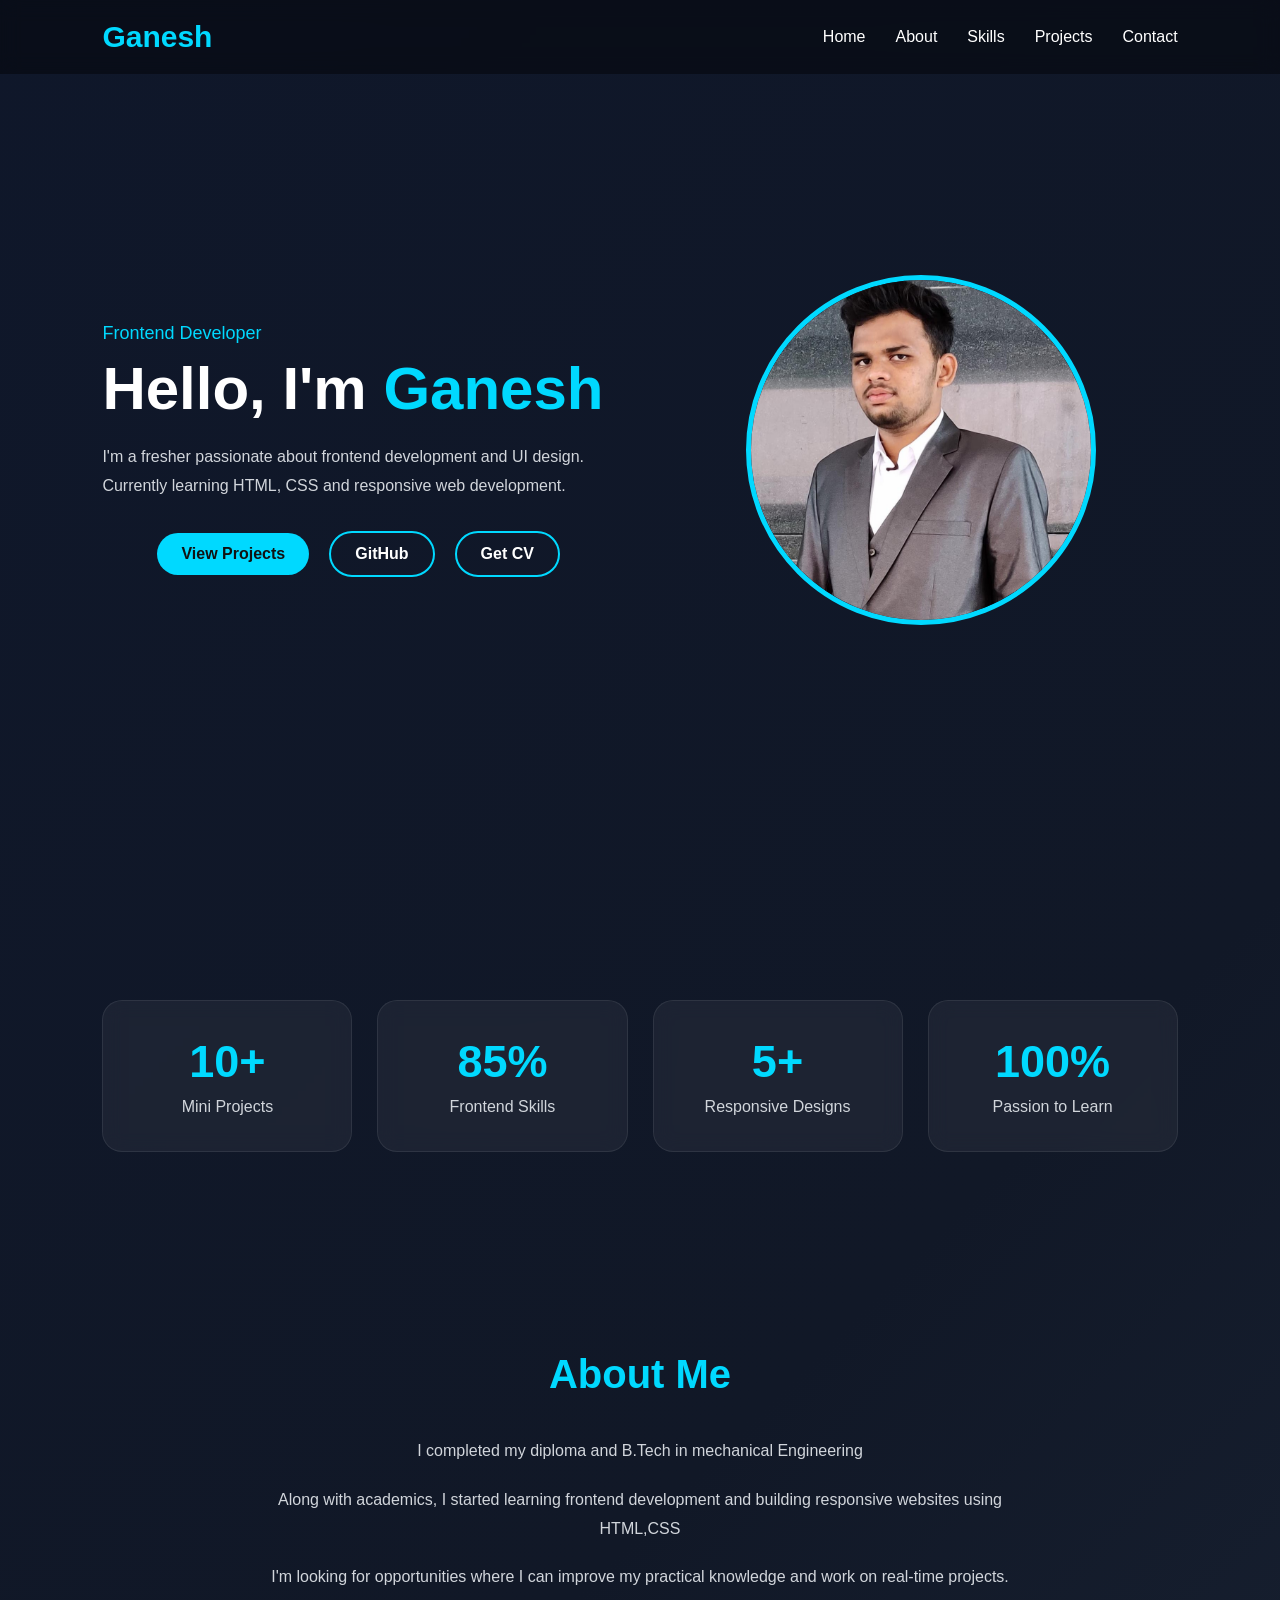
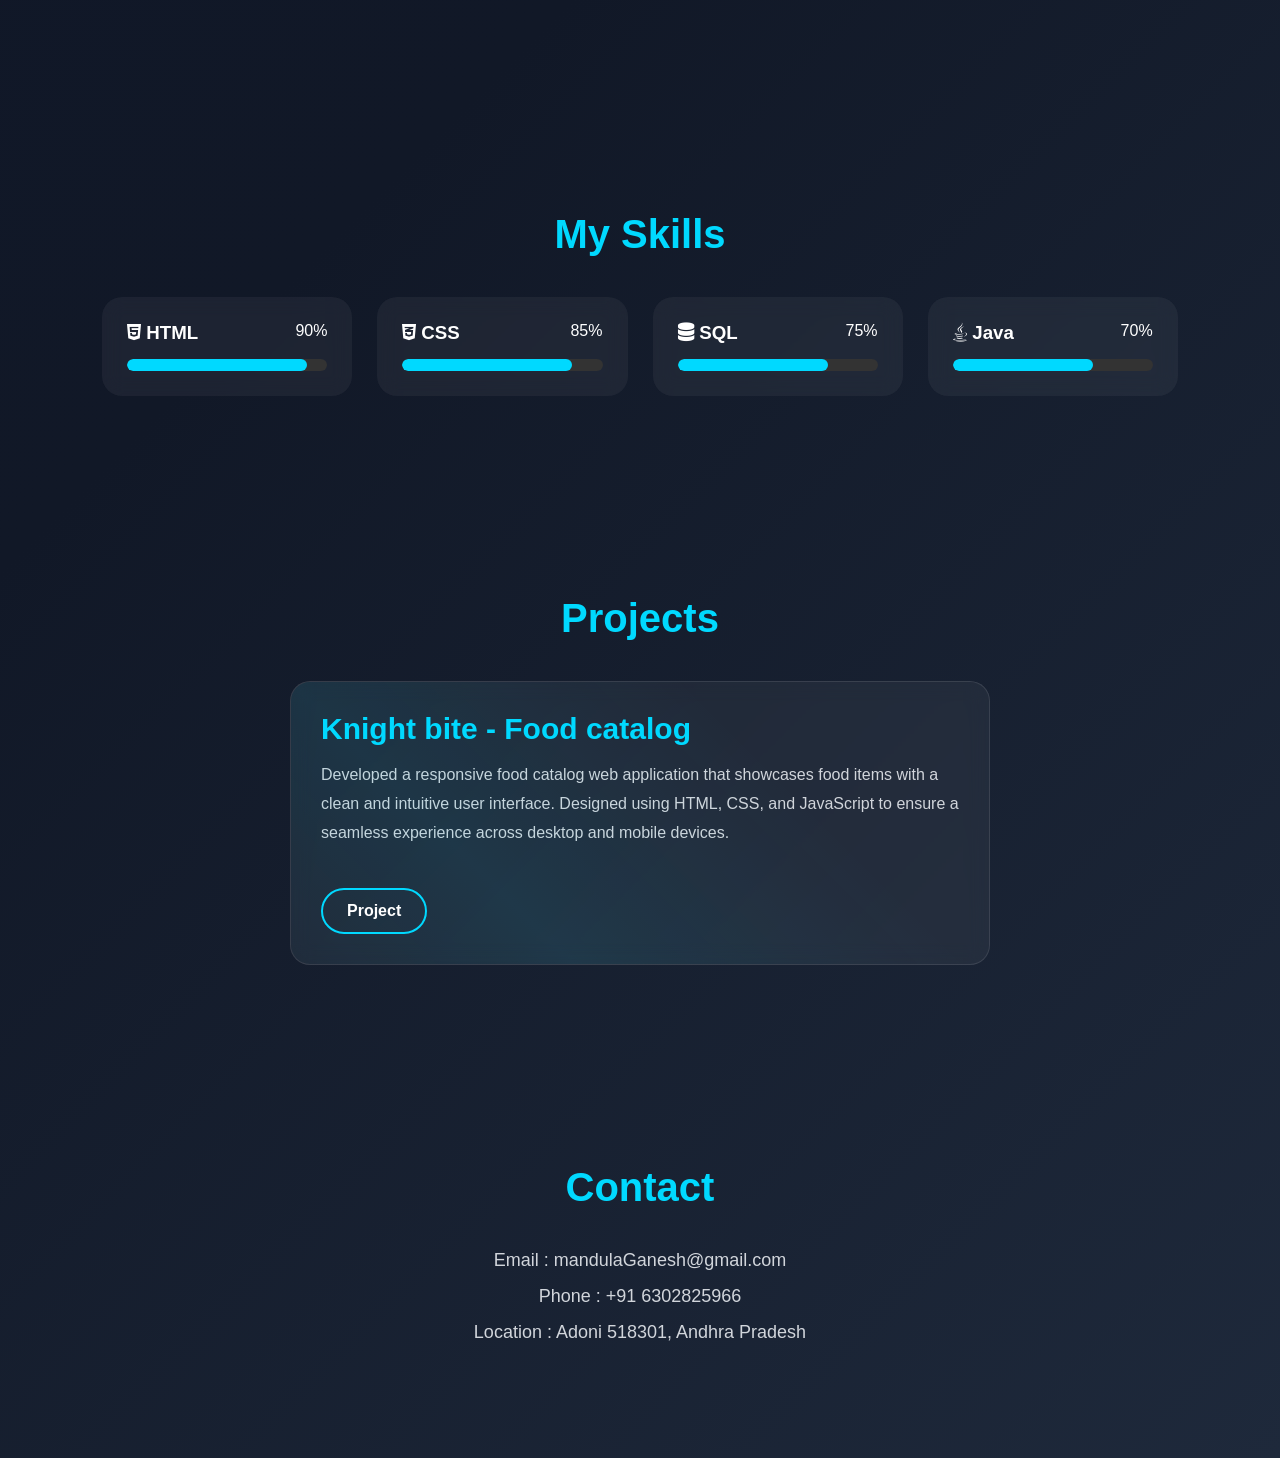
==== index.html @ ebcc75e9 "Rename ganeshPortfolio.html to index.html" ====
<!DOCTYPE html>
<!-- saved from url=(0043)https://Ganesh30k.github.io/Ganesh-portfolio/ -->
<html lang="en"><head><meta http-equiv="Content-Type" content="text/html; charset=UTF-8">
  
  <meta name="viewport" content="width=device-width, initial-scale=1.0">

  <title>Ganesh Portfolio</title>

  <!-- <link rel="stylesheet" href=""> -->

  <link href="ganesh.css" rel="stylesheet">
  <link rel="stylesheet"
href="https://cdnjs.cloudflare.com/ajax/libs/font-awesome/6.7.2/css/all.min.css">
</head>

<body>

  <!-- NAVBAR -->

  <nav>

    <h2 class="logo">Ganesh</h2>

    <ul class="nav-links">

      <li><a href="#home">Home</a></li>

      <li><a href="#about">About</a></li>

      <li><a href="#skills">Skills</a></li>

      <li><a href="#projects">Projects</a></li>

      <li><a href="#contact">Contact</a></li>

    </ul>

  </nav>


  <!-- HOME -->

  <section id="home">

    <div class="home-text">

      <p class="small-text">Frontend Developer</p>

      <h1>Hello, I'm <span>Ganesh</span></h1>

      <p class="intro">
        I'm a fresher passionate about frontend development and UI design.
        Currently learning HTML, CSS and responsive web development.
      </p>

      <div class="buttons">

        <a href="#projects" class="btn">
          View Projects
        </a>

        <a href="https://github.com/MandulaGanesh" target="_blank" class="btn btn-light">GitHub</a>
         <a href="ganesh.pdf" download class="btn btn-light">
    Get CV
</a>

      </div>

    </div>


    <!-- IMAGE -->

    <div class="home-image">

      <img src="ganesh.jpeg" alt="Ganesh">

    </div>

  </section>


  <!-- STATS -->

  <section id="stats">

    <div class="stats-container">

      <div class="stat-box">
        <h2>10+</h2>
        <p>Mini Projects</p>
      </div>

      <div class="stat-box">
        <h2>85%</h2>
        <p>Frontend Skills</p>
      </div>

      <div class="stat-box">
        <h2>5+</h2>
        <p>Responsive Designs</p>
      </div>

      <div class="stat-box">
        <h2>100%</h2>
        <p>Passion to Learn</p>
      </div>

    </div>

  </section>


  <!-- ABOUT -->

  <section id="about">

    <h2 class="section-title">About Me</h2>

    <p>
      I completed my diploma and B.Tech in mechanical Engineering
      
    </p>

    <p>
      Along with academics, I started learning frontend development
      and building responsive websites using HTML,CSS 
    </p>

    <p>
      I'm looking for opportunities where I can improve my practical
      knowledge and work on real-time projects.
    </p>

  </section>


  <!-- SKILLS -->

  <section id="skills">

    <h2 class="section-title">My Skills</h2>

    <div class="skills-wrapper">

      <div class="skill-card">

        <div class="skill-top">
           <h3><i class="fa-brands fa-html5"></i> HTML</h3>
          <span>90%</span>
        </div>

        <div class="progress">
          <div class="progress-bar html"></div>
        </div>

      </div>


      <div class="skill-card">

        <div class="skill-top">
<h3><i class="fa-brands fa-css3-alt"></i> CSS</h3>
          <span>85%</span>
        </div>

        <div class="progress">
          <div class="progress-bar css"></div>
        </div>

      </div>


      <div class="skill-card">

        <div class="skill-top">
<h3><i class="fa-solid fa-database"></i> SQL</h3>
          <span>75%</span>
        </div>

        <div class="progress">
          <div class="progress-bar sql"></div>
        </div>

      </div>


      <div class="skill-card">

        <div class="skill-top">
<h3><i class="fa-brands fa-java"></i> Java</h3>          <span>70%</span>
        </div>

        <div class="progress">
          <div class="progress-bar java"></div>
        </div>

      </div>

    </div>

  </section>


  <!-- PROJECTS -->

  <section id="projects">

    <h2 class="section-title">Projects</h2>

    <div class="projects-container">

      <div class="project-box">

        <h3>Knight bite - Food catalog</h3>

        <p>
Developed a responsive food catalog web application that showcases food items with a clean and intuitive user interface. Designed using HTML, CSS, and JavaScript to ensure a seamless experience across desktop and mobile devices.        </p>

        <div class="tags">
        </div>

        <div class="project-buttons">

          <a href="https://mandulaganesh.github.io/knightbite/index.html" target="_blank" class="btn btn-light">
            Project
          </a>

        </div>

      </div>

    </div>

  </section>


  <!-- CONTACT -->

  <section id="contact">

    <h2 class="section-title">Contact</h2>

    <div class="contact-info">

      <p></p>
      <p>
  Email : mandulaGanesh@gmail.com <a href="mailto:yourname@gmail.com" style="color:inherit; text-decoration:none;">
    </a>
</p>

      <p></p>
<p>
    Phone : +91 6302825966<a href="tel:+919876543210" style="color:inherit; text-decoration:none;">
            </a>
</p>
      <p>Location : Adoni 518301, Andhra Pradesh</p>

    </div>

  </section>


</body></html>
---- ganesh.css ----
*{
    margin:0;
    padding:0;
    box-sizing:border-box;
    scroll-behavior:smooth;
}

body{
    font-family:'Poppins',sans-serif;
    background:linear-gradient(135deg,#0f172a,#111827,#1e293b);
    color:white;
    overflow-x:hidden;
}


/* NAVBAR */

nav{
    width:100%;
    padding:20px 8%;
    display:flex;
    justify-content:space-between;
    align-items:center;
    position:fixed;
    top:0;
    left:0;
    background:rgba(0,0,0,0.4);
    backdrop-filter:blur(10px);
    z-index:1000;
}

.logo{
    font-size:30px;
    font-weight:700;
    color:#00d9ff;
}

.nav-links{
    display:flex;
    gap:30px;
    list-style:none;
}

.nav-links a{
    text-decoration:none;
    color:white;
    font-weight:500;
    transition:0.3s;
}

.nav-links a:hover{
    color:#00d9ff;
}


/* HOME */

#home{
    min-height:100vh;
    display:flex;
    justify-content:space-between;
    align-items:center;
    padding:120px 8%;
    gap:50px;
}

.home-text{
    flex:1;
    animation:fadeUp 1s ease;
}

.small-text{
    color:#00d9ff;
    font-size:18px;
    margin-bottom:10px;
}

.home-text h1{
    font-size:60px;
    margin-bottom:20px;
}

.home-text h1 span{
    color:#00d9ff;
}

.intro{
    line-height:1.8;
    color:#d1d5db;
    margin-bottom:30px;
    max-width:600px;
}

.buttons{
    display:flex;
    gap:20px;
}

.btn{
    padding:12px 24px;
    background:#00d9ff;
    color:#111;
    border-radius:30px;
    text-decoration:none;
    font-weight:600;
    transition:0.3s;
    position:relative;
    overflow:hidden;
}

.btn:hover{
    transform:translateY(-4px);
}

.btn::before{
    content:'';
    position:absolute;
    width:0;
    height:100%;
    left:0;
    top:0;
    background:white;
    opacity:0.2;
    transition:0.4s;
}

.btn:hover::before{
    width:100%;
}

.btn-light{
    background:transparent;
    border:2px solid #00d9ff;
    color:white;
}


/* IMAGE */

.home-image{
    flex:1;
    display:flex;
    justify-content:center;
}

.home-image img{
    width:350px;
    height:350px;
    object-fit:cover;
    border-radius:50%;
    border:5px solid #00d9ff;
    animation:
    floatImage 4s ease-in-out infinite,
    glow 3s infinite;
}


/* SECTION */

section{
    padding:100px 8%;
    animation:fadeUp 1s ease;
}

.section-title{
    text-align:center;
    font-size:40px;
    margin-bottom:40px;
    color:#00d9ff;
}


/* STATS */

.stats-container{
    display:grid;
    grid-template-columns:repeat(auto-fit,minmax(220px,1fr));
    gap:25px;
}

.stat-box{
    background:rgba(255,255,255,0.05);
    padding:35px;
    border-radius:20px;
    text-align:center;
    backdrop-filter:blur(10px);
    transition:0.4s;
    border:1px solid rgba(255,255,255,0.08);
}

.stat-box:hover{
    transform:translateY(-10px);
    box-shadow:0 0 30px rgba(0,217,255,0.2);
}

.stat-box h2{
    font-size:45px;
    color:#00d9ff;
    margin-bottom:10px;
}

.stat-box p{
    color:#d1d5db;
}


/* ABOUT */

#about p{
    text-align:center;
    max-width:800px;
    margin:20px auto;
    line-height:1.8;
    color:#d1d5db;
}


/* SKILLS */

.skills-wrapper{
    display:grid;
    grid-template-columns:repeat(auto-fit,minmax(250px,1fr));
    gap:25px;
}

.skill-card{
    background:rgba(255,255,255,0.05);
    padding:25px;
    border-radius:20px;
    backdrop-filter:blur(10px);
    transition:0.4s;
}

.skill-card:hover{
    transform:translateY(-8px);
    box-shadow:0 0 25px rgba(0,217,255,0.15);
}

.skill-top{
    display:flex;
    justify-content:space-between;
    margin-bottom:15px;
}

.progress{
    width:100%;
    height:12px;
    background:#333;
    border-radius:20px;
    overflow:hidden;
}

.progress-bar{
    height:100%;
    border-radius:20px;
    animation:fillBars 2s ease;
}

.html{
    width:90%;
    background:#00d9ff;
}

.css{
    width:85%;
    background:#00d9ff;
}

.sql{
    width:75%;
    background:#00d9ff;
}

.java{
    width:70%;
    background:#00d9ff;
}


/* PROJECTS */

.projects-container{
    display:flex;
    justify-content:center;
    align-items:center;
}

.project-box{
    width:80%;
    max-width:700px;
    background:rgba(255,255,255,0.05);
    padding:30px;
    border-radius:20px;
    backdrop-filter:blur(10px);
    border:1px solid rgba(255,255,255,0.1);
    transition:0.3s;
    position:relative;
    overflow:hidden;
}

.project-box:hover{
    transform:translateY(-8px);
}

.project-box::before{
    content:'';
    position:absolute;
    width:200%;
    height:200%;
    background:linear-gradient(
        transparent,
        rgba(0,217,255,0.08),
        transparent
    );
    transform:rotate(45deg);
    top:-100%;
    left:-100%;
    transition:0.8s;
}

.project-box:hover::before{
    top:100%;
    left:100%;
}

.project-box h3{
    font-size:30px;
    margin-bottom:15px;
    color:#00d9ff;
}

.project-box p{
    line-height:1.8;
    color:#d1d5db;
    margin-bottom:20px;
}

.tags{
    display:flex;
    gap:10px;
    flex-wrap:wrap;
    margin-bottom:20px;
}

.tags span{
    background:#00d9ff;
    color:#111;
    padding:8px 14px;
    border-radius:30px;
    font-size:14px;
    font-weight:600;
}

.project-buttons{
    display:flex;
    gap:15px;
}


/* CONTACT */

.contact-info{
    text-align:center;
}

.contact-info p{
    margin:15px 0;
    color:#d1d5db;
    font-size:18px;
}


/* ANIMATIONS */

@keyframes fadeUp{
    from{
        opacity:0;
        transform:translateY(40px);
    }
    to{
        opacity:1;
        transform:translateY(0);
    }
}

@keyframes floatImage{
    0%{
        transform:translateY(0px);
    }
    50%{
        transform:translateY(-15px);
    }
    100%{
        transform:translateY(0px);
    }
}

@keyframes glow{
    0%{
        box-shadow:0 0 20px rgba(0,217,255,0.3);
    }
    50%{
        box-shadow:0 0 40px rgba(0,217,255,0.7);
    }
    100%{
        box-shadow:0 0 20px rgba(0,217,255,0.3);
    }
}

@keyframes fillBars{
    from{
        width:0;
    }
}


/* SCROLLBAR */

::-webkit-scrollbar{
    width:10px;
}

::-webkit-scrollbar-track{
    background:#111827;
}

::-webkit-scrollbar-thumb{
    background:#00d9ff;
    border-radius:20px;
}


/* RESPONSIVE */

@media(max-width:900px){

    #home{
        flex-direction:column-reverse;
        text-align:center;
    }

    .buttons{
        justify-content:center;
    }

    .home-text h1{
        font-size:45px;
    }

    .home-image img{
        width:280px;
        height:280px;
    }

    nav{
        flex-direction:column;
        gap:15px;
    }

    .nav-links{
        gap:20px;
        flex-wrap:wrap;
        justify-content:center;
    }

    .project-box{
        width:100%;
    }

}

@media(max-width:600px){

    .section-title{
        font-size:32px;
    }

    .home-text h1{
        font-size:38px;
    }

    .stat-box h2{
        font-size:35px;
    }

}
.buttons{
    display:flex;
    gap:20px;
}
.buttons{
    display:flex;
    justify-content:center;
    align-items:center;
    gap:20px;
    flex-wrap:wrap;
}
@media (max-width:900px){
    .buttons{
        justify-content:center;
        align-items:center;
    }
}
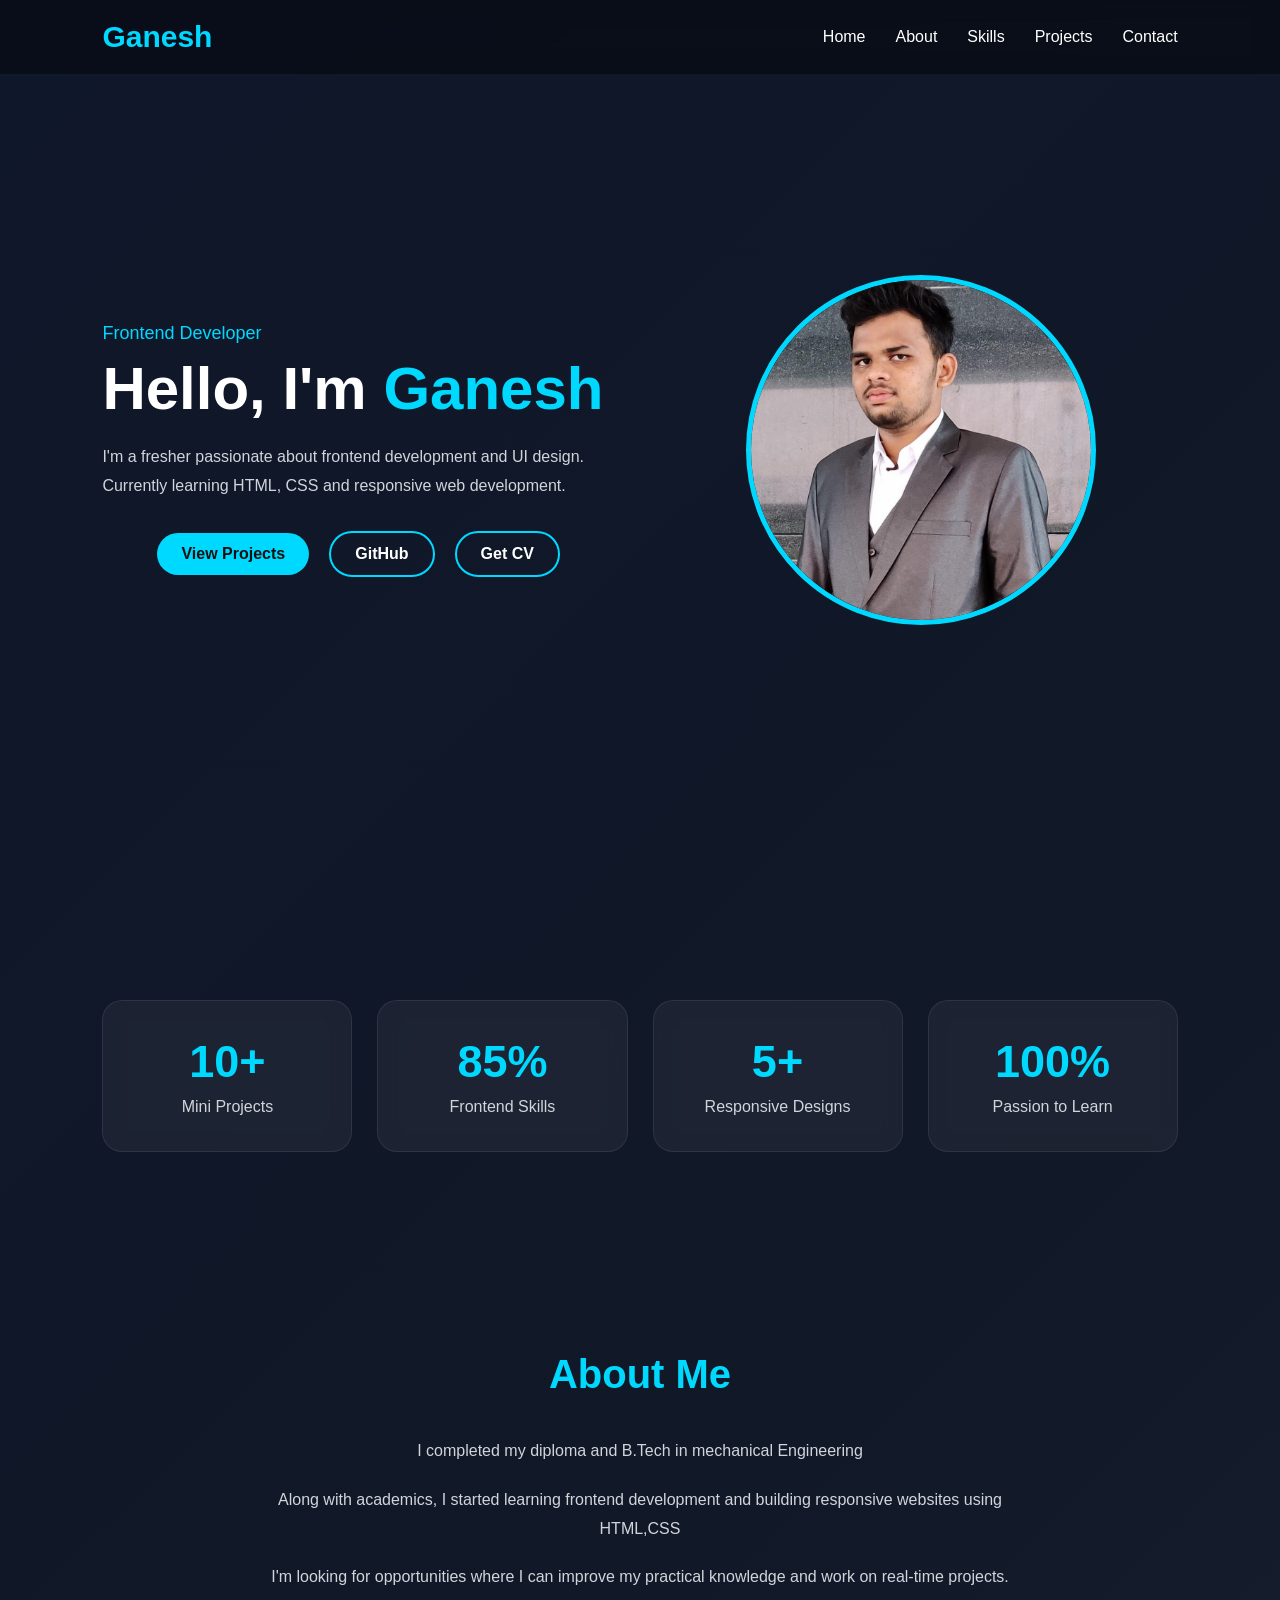
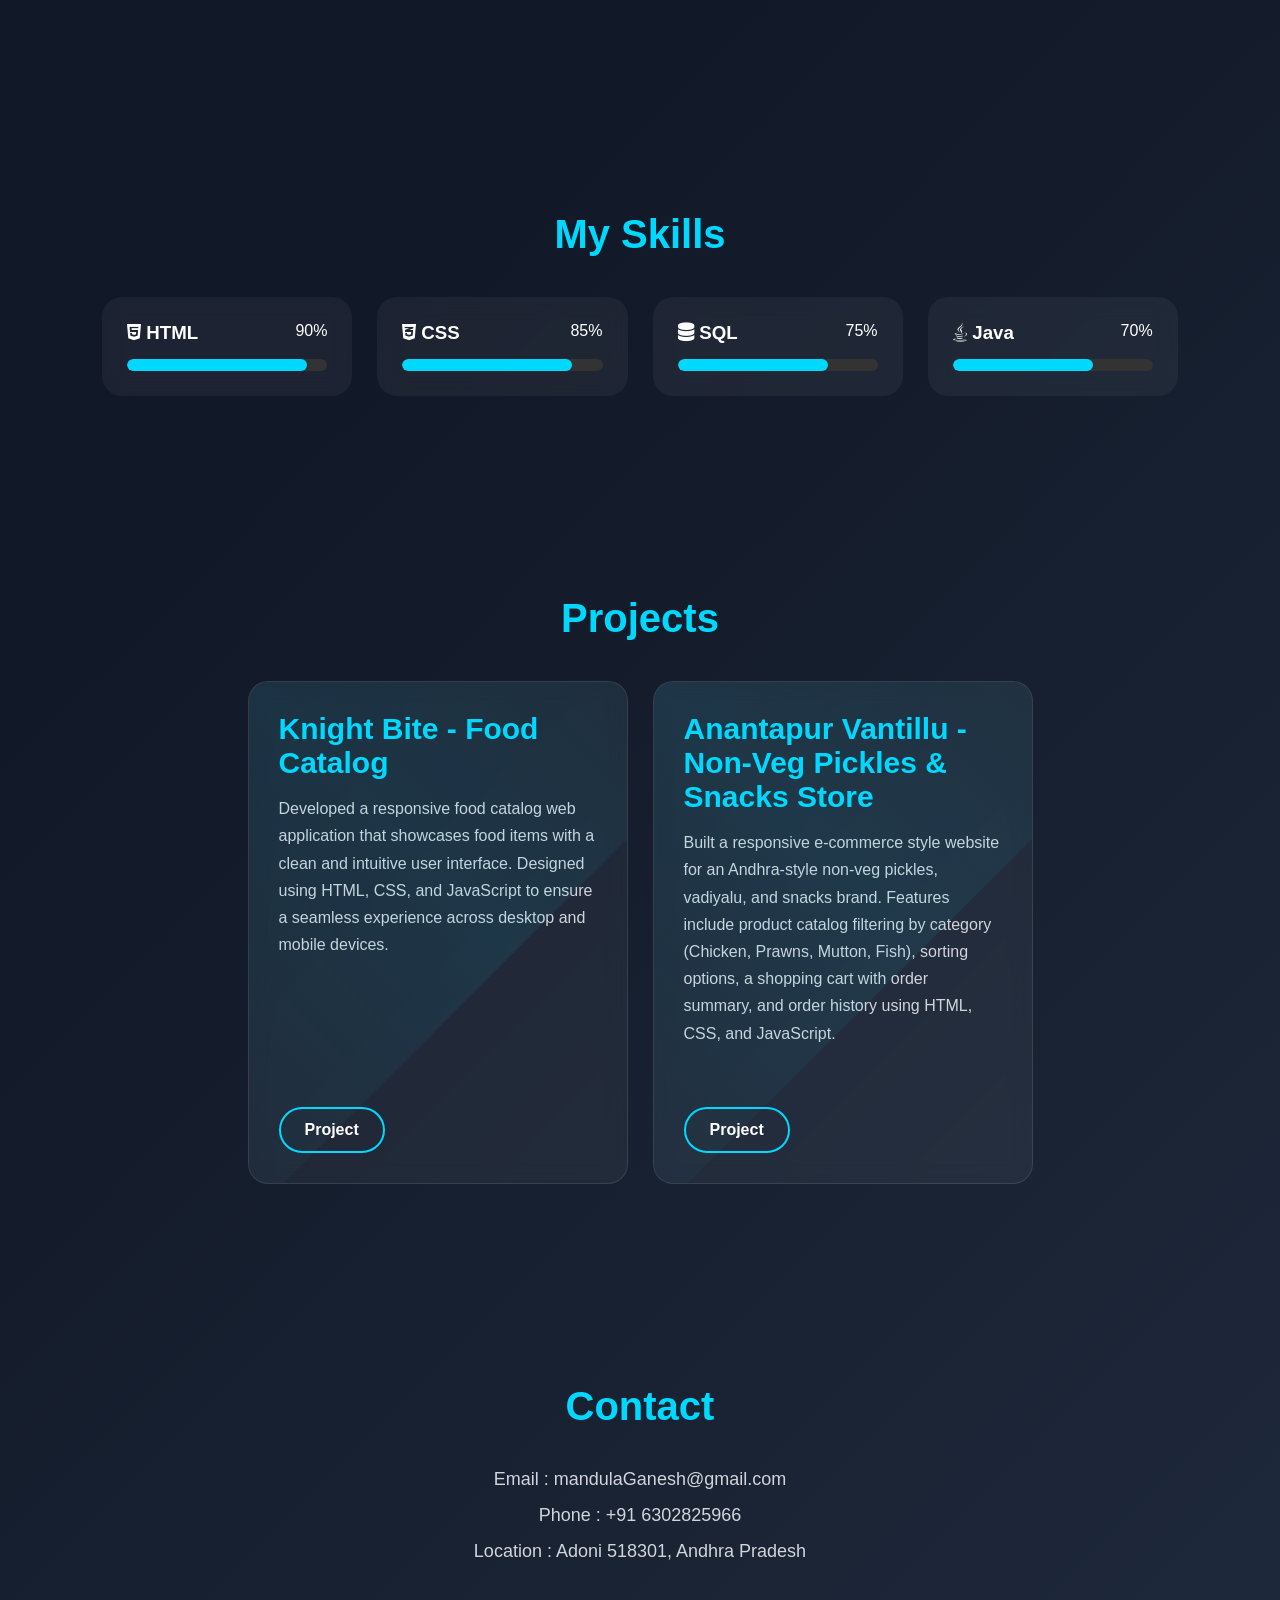
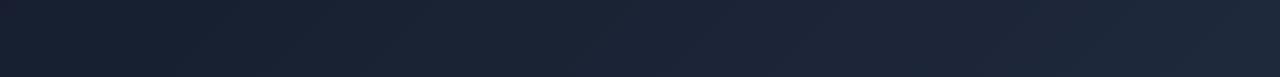
==== commit 06a50188: "Update index.html" ====
--- a/index.html
+++ b/index.html
@@ -204,35 +204,72 @@
 
   <!-- PROJECTS -->
 
-  <section id="projects">
-
-    <h2 class="section-title">Projects</h2>
-
-    <div class="projects-container">
-
-      <div class="project-box">
-
-        <h3>Knight bite - Food catalog</h3>
-
-        <p>
-Developed a responsive food catalog web application that showcases food items with a clean and intuitive user interface. Designed using HTML, CSS, and JavaScript to ensure a seamless experience across desktop and mobile devices.        </p>
-
-        <div class="tags">
-        </div>
-
-        <div class="project-buttons">
-
-          <a href="https://mandulaganesh.github.io/knightbite/index.html" target="_blank" class="btn btn-light">
-            Project
-          </a>
-
-        </div>
-
-      </div>
-
-    </div>
-
-  </section>
+<section id="projects">
+
+  <h2 class="section-title">Projects</h2>
+
+  <div class="projects-container">
+
+    <!-- Project 1 -->
+
+    <div class="project-box">
+
+      <h3>Knight Bite - Food Catalog</h3>
+
+      <p>
+        Developed a responsive food catalog web application that showcases
+        food items with a clean and intuitive user interface. Designed using
+        HTML, CSS, and JavaScript to ensure a seamless experience across
+        desktop and mobile devices.
+      </p>
+
+      <div class="tags">
+      </div>
+
+      <div class="project-buttons">
+
+        <a href="https://mandulaganesh.github.io/knightbite/index.html"
+           target="_blank"
+           class="btn btn-light">
+          Project
+        </a>
+
+      </div>
+
+    </div>
+
+    <!-- Project 2 -->
+
+    <div class="project-box">
+
+      <h3>Anantapur Vantillu - Non-Veg Pickles & Snacks Store</h3>
+
+      <p>
+        Built a responsive e-commerce style website for an Andhra-style
+        non-veg pickles, vadiyalu, and snacks brand. Features include
+        product catalog filtering by category (Chicken, Prawns, Mutton,
+        Fish), sorting options, a shopping cart with order summary, and
+        order history using HTML, CSS, and JavaScript.
+      </p>
+
+      <div class="tags">
+      </div>
+
+      <div class="project-buttons">
+
+        <a href="https://mandulaganesh.github.io/pickles/"
+           target="_blank"
+           class="btn btn-light">
+          Project
+        </a>
+
+      </div>
+
+    </div>
+
+  </div>
+
+</section>
 
 
   <!-- CONTACT -->
--- a/ganesh.css
+++ b/ganesh.css
@@ -350,7 +350,31 @@
     font-size:14px;
     font-weight:600;
 }
-
+.projects-container{
+    display:flex;
+    flex-wrap:wrap;
+    gap:25px;
+    justify-content:center;
+    align-items:stretch;
+}
+
+.project-box{
+    display:flex;
+    flex-direction:column;
+    justify-content:space-between;
+    flex:1 1 350px;
+    max-width:380px;
+    min-height:320px;   /* Adjust to your preference */
+}
+
+.project-box p{
+    flex-grow:1;
+    line-height:1.7;
+}
+
+.project-buttons{
+    margin-top:20px;
+}
 .project-buttons{
     display:flex;
     gap:15px;
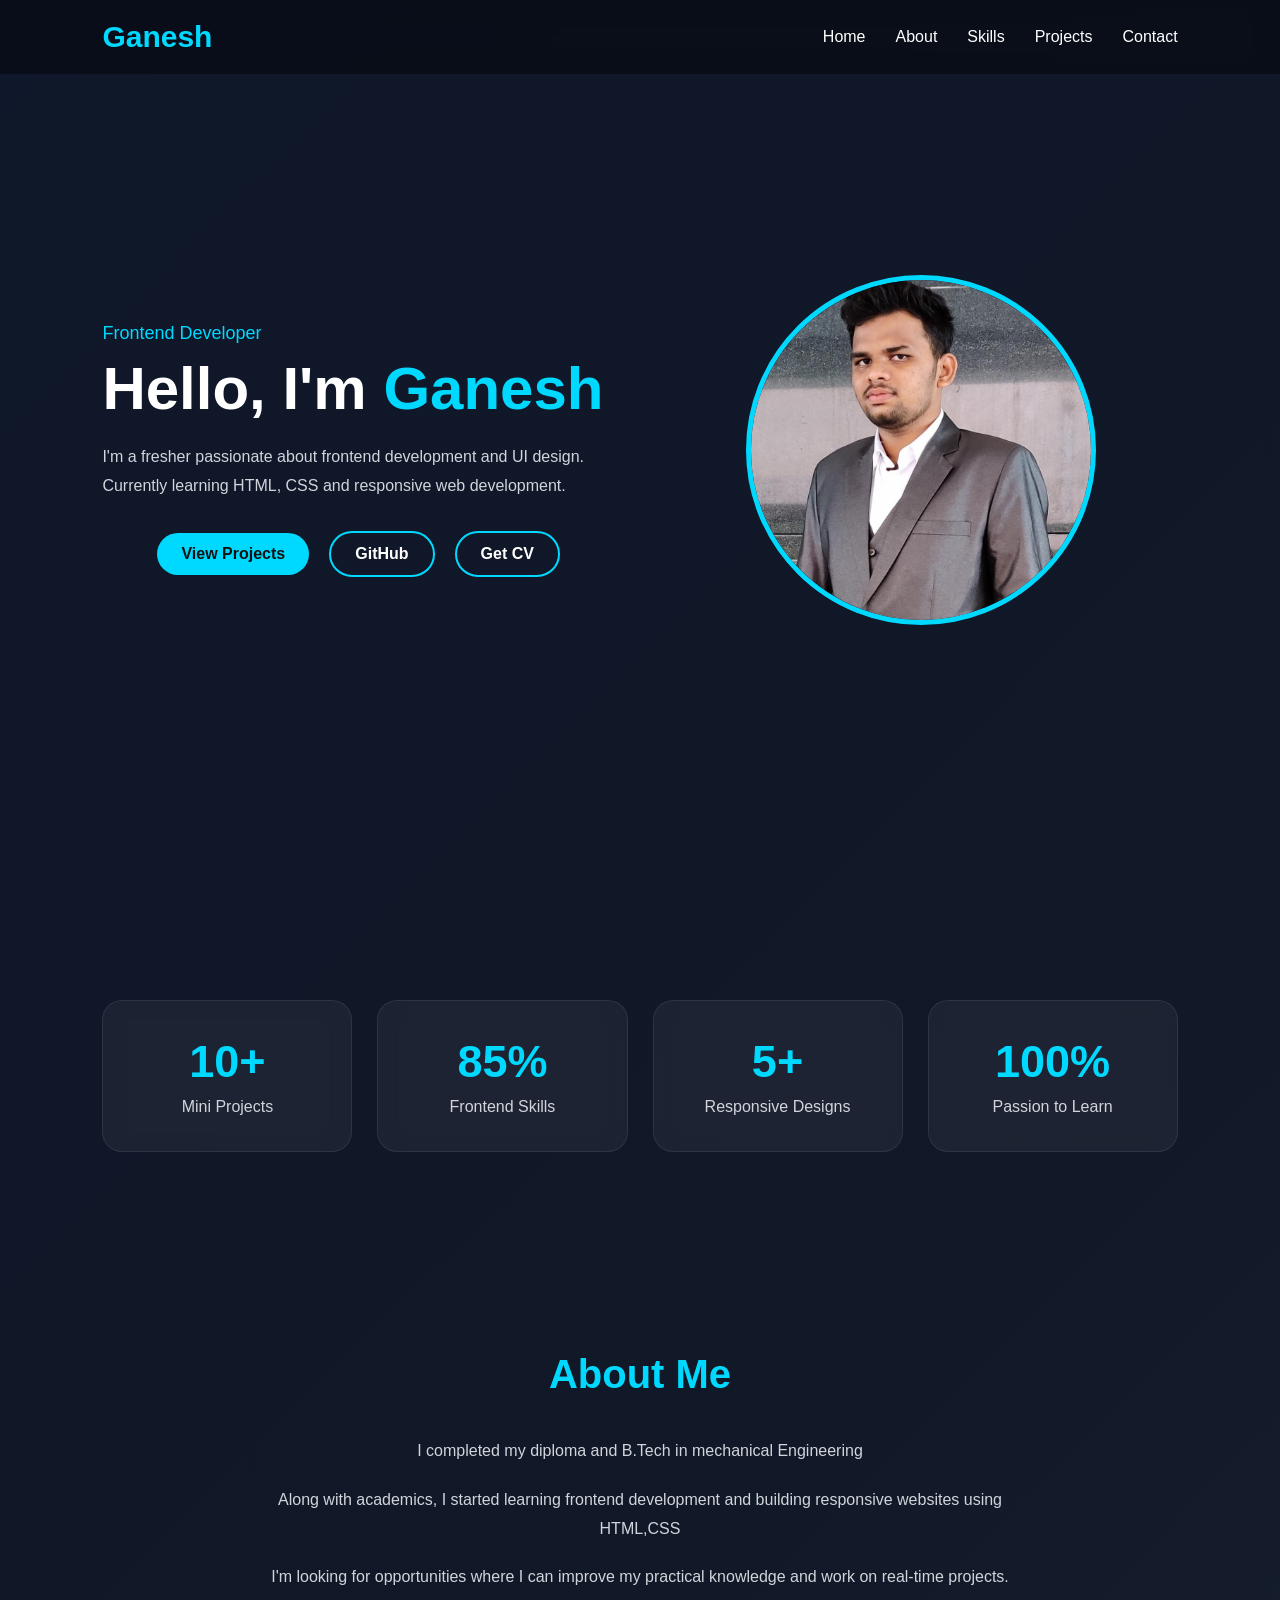
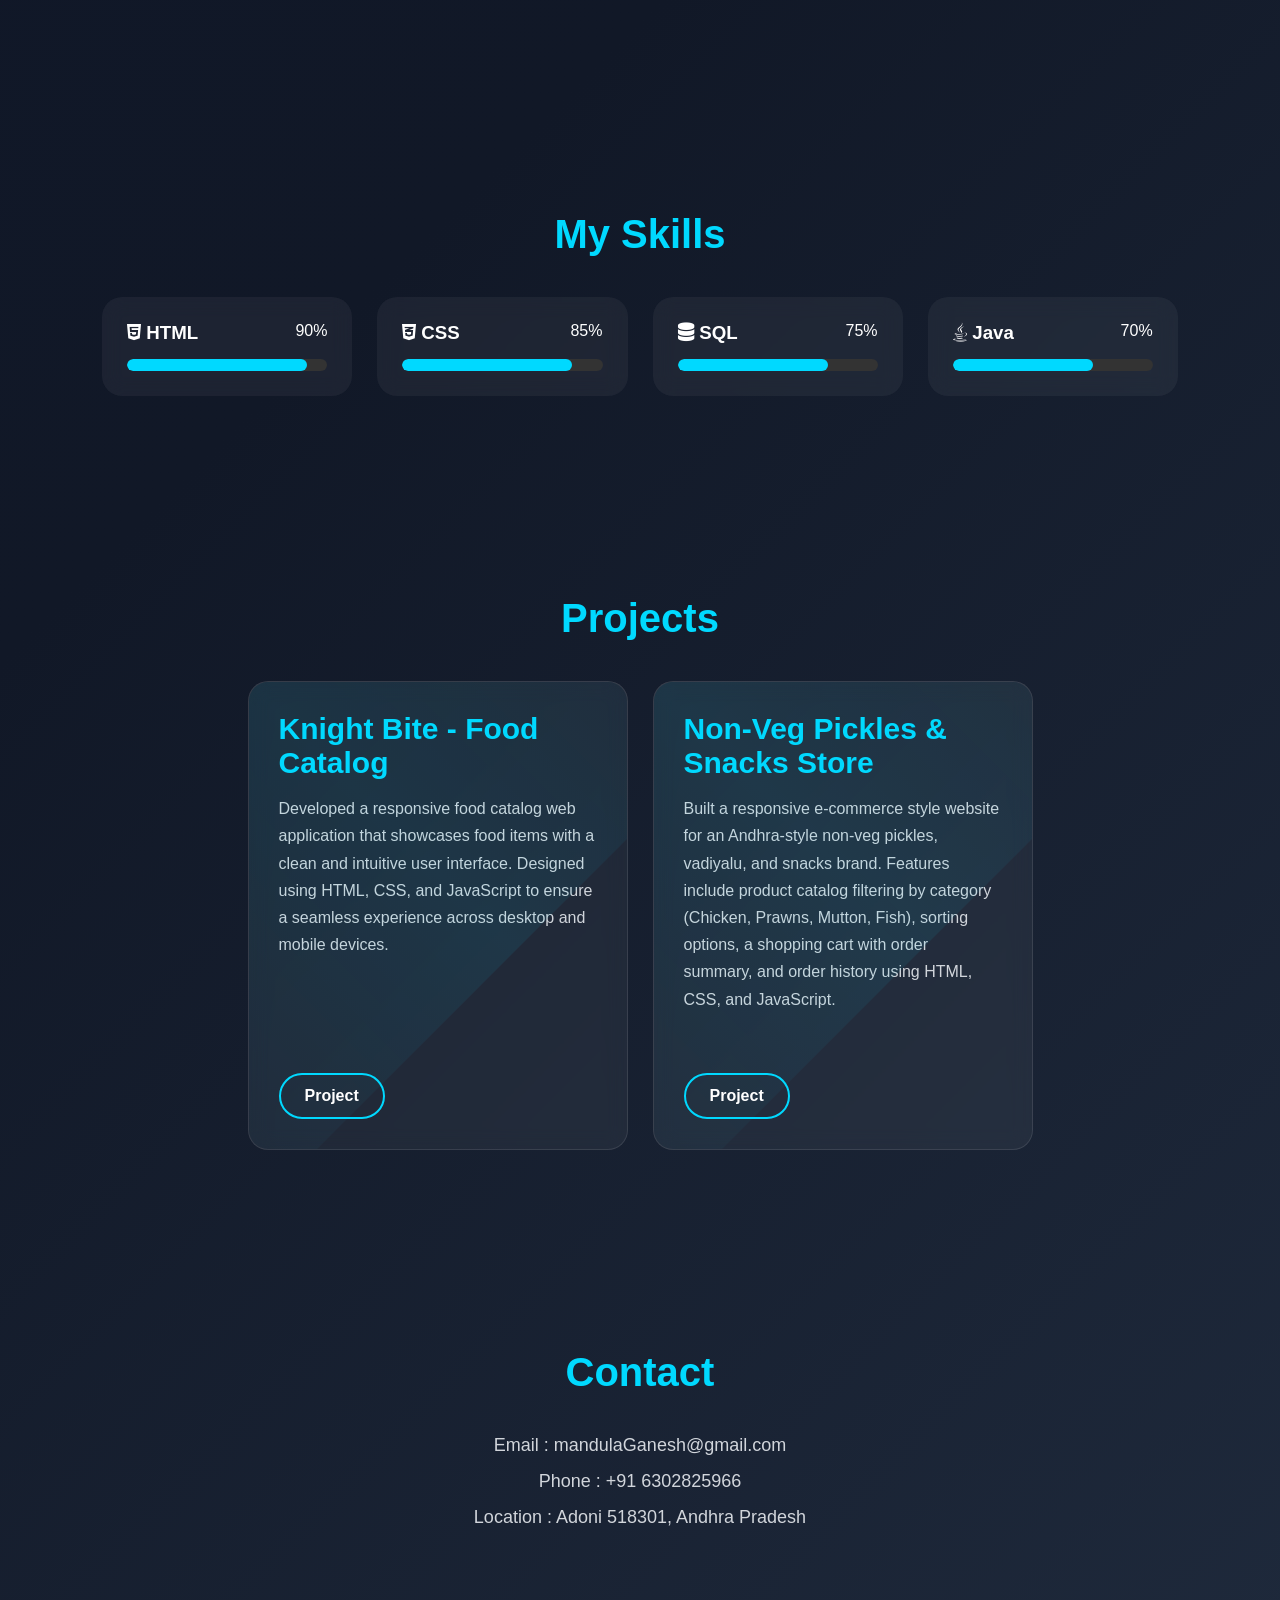
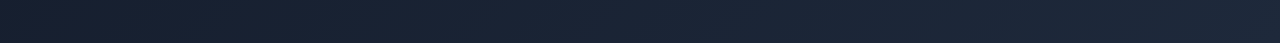
==== commit 496fafd6: "Update index.html" ====
--- a/index.html
+++ b/index.html
@@ -242,7 +242,7 @@
 
     <div class="project-box">
 
-      <h3>Anantapur Vantillu - Non-Veg Pickles & Snacks Store</h3>
+      <h3>Non-Veg Pickles & Snacks Store</h3>
 
       <p>
         Built a responsive e-commerce style website for an Andhra-style
